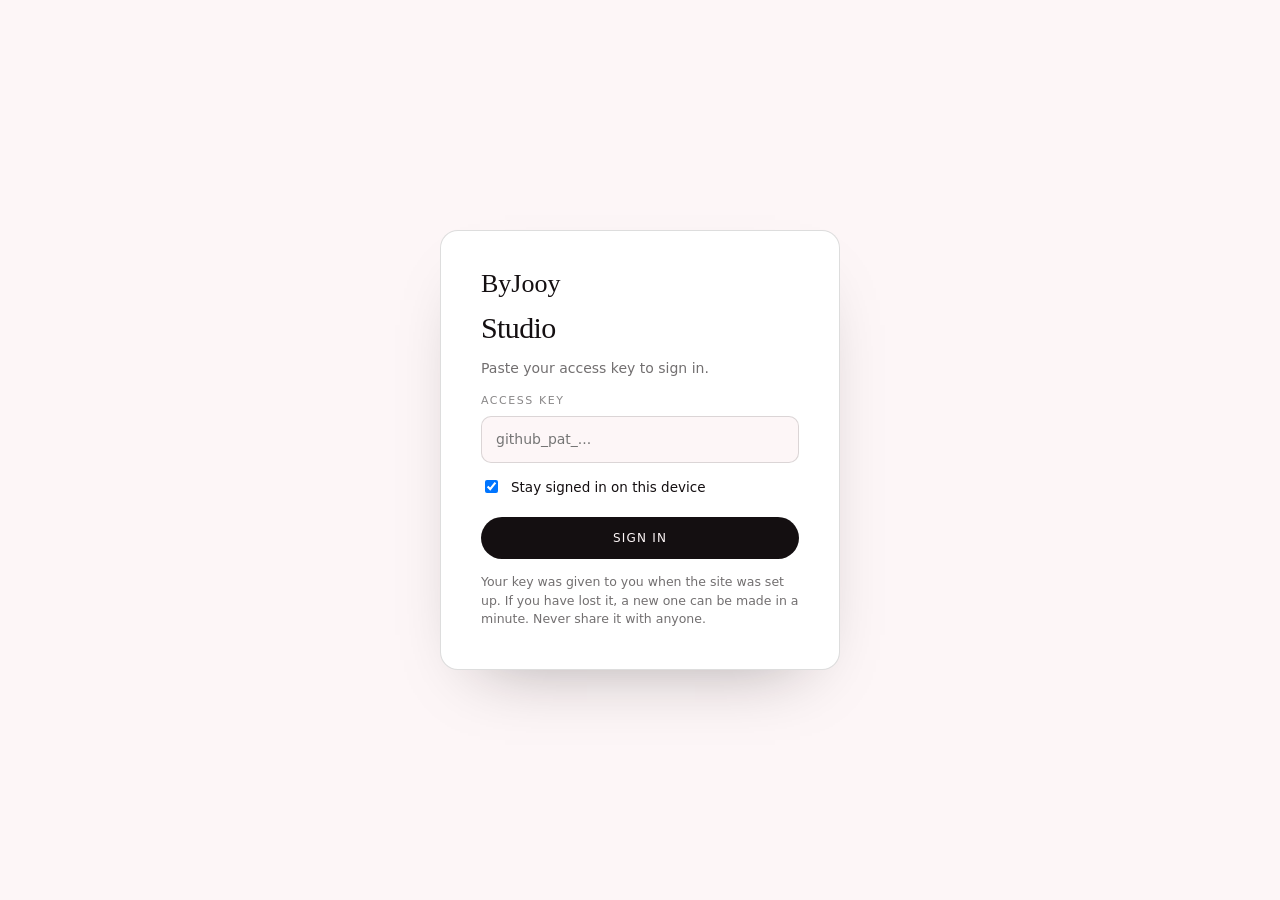
==== admin/index.html @ 592aec78 "perf: serve fonts and libraries from the repo, not other people's CDNs Everything the site needs now" ====
<!doctype html>
<html lang="en">
<head>
<meta charset="utf-8">
<meta name="viewport" content="width=device-width, initial-scale=1, viewport-fit=cover">
<meta name="robots" content="noindex, nofollow">
<title>ByJooy Studio</title>
<link rel="stylesheet" href="../assets/fonts/fonts.css">
<link rel="stylesheet" href="admin.css">
</head>
<body>

<!-- ============ NOT SET UP ============ -->
<div class="gate" id="gateSetup" hidden>
  <div class="gate__card">
    <span class="gate__mark">ByJooy</span>
    <h1>Studio is not set up yet</h1>
    <p>Open <code>SETUP.md</code> in the project and follow the steps, then reload this page.</p>
  </div>
</div>

<!-- ============ SIGN IN ============ -->
<div class="gate" id="gateLogin" hidden>
  <form class="gate__card" id="loginForm">
    <span class="gate__mark">ByJooy</span>
    <h1>Studio</h1>
    <p>Paste your access key to sign in.</p>

    <label>
      <span>Access key</span>
      <input type="password" id="token" autocomplete="current-password"
             placeholder="github_pat_..." required>
    </label>

    <label class="check">
      <input type="checkbox" id="remember" checked>
      <span>Stay signed in on this device</span>
    </label>

    <button class="btn btn--solid" type="submit" id="loginBtn">Sign in</button>
    <p class="gate__err" id="loginErr" hidden></p>
    <p class="gate__hint">
      Your key was given to you when the site was set up. If you have lost it,
      a new one can be made in a minute. Never share it with anyone.
    </p>
  </form>
</div>

<!-- ============ DASHBOARD ============ -->
<div class="app" id="app" hidden>

  <header class="top">
    <div class="top__left">
      <span class="top__mark">ByJooy</span>
      <span class="top__sub">Studio</span>
    </div>
    <div class="top__right">
      <span class="top__who" id="whoami"></span>
      <a class="btn btn--ghost btn--sm" href="../index.html" target="_blank" rel="noopener">View site</a>
      <button class="btn btn--ghost btn--sm" id="signOut" type="button">Sign out</button>
    </div>
  </header>

  <div class="bar">
    <div class="bar__stats">
      <span><strong id="statStyles">0</strong> styles</span>
      <span><strong id="statPhotos">0</strong> photos</span>
      <span><strong id="statHidden">0</strong> hidden</span>
    </div>
    <div class="bar__actions">
      <button class="btn btn--solid btn--sm" id="newBtn" type="button">+ New piece</button>
    </div>
  </div>

  <div class="pub" id="pubBar" hidden>
    <span class="pub__spin"></span>
    <span id="pubTxt">Saving</span>
  </div>

  <main class="list" id="list"></main>

  <p class="empty" id="empty" hidden>
    Nothing here yet. Use <strong>+ New piece</strong> to add your first style.
  </p>
</div>

<!-- ============ EDITOR ============ -->
<div class="sheet" id="sheet" hidden>
  <div class="sheet__scrim" id="sheetScrim"></div>
  <form class="sheet__panel" id="form">
    <div class="sheet__head">
      <h2 id="formTitle">New piece</h2>
      <button class="sheet__x" type="button" id="formClose" aria-label="Close">&times;</button>
    </div>

    <div class="sheet__body">
      <label>
        <span>Name</span>
        <input type="text" id="fName" required placeholder="Adire Two-Piece">
      </label>

      <div class="row">
        <label>
          <span>Price from (&#8358;)</span>
          <input type="number" id="fPriceLow" min="0" step="500" required placeholder="25000">
        </label>
        <label>
          <span>Price to (&#8358;) <i>optional</i></span>
          <input type="number" id="fPriceHigh" min="0" step="500" placeholder="35000">
        </label>
      </div>

      <div class="row">
        <label>
          <span>Sizes</span>
          <input type="text" id="fSizes" required placeholder="6 - 20">
        </label>
        <label>
          <span>Category</span>
          <select id="fTag">
            <option>Core</option>
            <option>Signature</option>
            <option>Occasion</option>
          </select>
        </label>
      </div>

      <label>
        <span>Description</span>
        <textarea id="fNote" rows="3" placeholder="Matching top and trouser in a single dye run."></textarea>
      </label>

      <div class="field">
        <span class="field__label">Photos</span>
        <p class="field__hint">
          One photo per colourway. Drag to reorder, the first one is the cover.
          Big photos are fine, they are shrunk automatically before saving.
        </p>
        <div class="drop" id="drop">
          <input type="file" id="fFiles" accept="image/*" multiple hidden>
          <button type="button" id="pickBtn">Choose photos</button>
          <span>or drop them here</span>
        </div>
        <p class="field__hint" id="prepping" hidden></p>
        <div class="shots" id="shots"></div>
      </div>

      <label class="check">
        <input type="checkbox" id="fHidden">
        <span>Hide this piece from the website</span>
      </label>

      <p class="gate__err" id="formErr" hidden></p>
    </div>

    <div class="sheet__foot">
      <button class="btn btn--danger btn--sm" type="button" id="deleteBtn" hidden>Delete</button>
      <span class="spacer"></span>
      <button class="btn btn--ghost btn--sm" type="button" id="cancelBtn">Cancel</button>
      <button class="btn btn--solid btn--sm" type="submit" id="saveBtn">Save piece</button>
    </div>
  </form>
</div>

<div class="toast" id="toast" hidden></div>

<script src="../assets/js/config.js"></script>
<script src="../assets/js/products.js"></script>
<script src="github.js"></script>
<script src="images.js"></script>
<script src="admin.js"></script>
</body>
</html>
---- assets/fonts/fonts.css ----
/* math */
@font-face {
  font-family: 'Bodoni Moda';
  font-style: italic;
  font-weight: 400 900;
  font-display: swap;
  src: url(bodonimoda-aFTS7PxzY382XsXX63LUYJSPeNbcW2BO.woff2) format('woff2');
  unicode-range: U+0302-0303, U+0305, U+0307-0308, U+0310, U+0312, U+0315, U+031A, U+0326-0327, U+032C, U+032F-0330, U+0332-0333, U+0338, U+033A, U+0346, U+034D, U+0391-03A1, U+03A3-03A9, U+03B1-03C9, U+03D1, U+03D5-03D6, U+03F0-03F1, U+03F4-03F5, U+2016-2017, U+2034-2038, U+203C, U+2040, U+2043, U+2047, U+2050, U+2057, U+205F, U+2070-2071, U+2074-209F, U+20D0-20DC, U+20E1, U+20E5-20EF, U+2100-2112, U+2114-2115, U+2117-2121, U+2123-214F, U+2190, U+2192, U+2194-21AE, U+21B0-21E5, U+21F1-21F2, U+21F4-2211, U+2213-2214, U+2216-22FF, U+2308-230B, U+2310, U+2319, U+231C-2321, U+2336-237A, U+237C, U+2395, U+239B-23B7, U+23D0, U+23DC-23E1, U+2474-2475, U+25AF, U+25B3, U+25B7, U+25BD, U+25C1, U+25CA, U+25CC, U+25FB, U+266D-266F, U+27C0-27FF, U+2900-2AFF, U+2B0E-2B11, U+2B30-2B4C, U+2BFE, U+3030, U+FF5B, U+FF5D, U+1D400-1D7FF, U+1EE00-1EEFF;
}
/* symbols */
@font-face {
  font-family: 'Bodoni Moda';
  font-style: italic;
  font-weight: 400 900;
  font-display: swap;
  src: url(bodonimoda-aFTS7PxzY382XsXX63LUYJSPeMTcW2BO.woff2) format('woff2');
  unicode-range: U+0001-000C, U+000E-001F, U+007F-009F, U+20DD-20E0, U+20E2-20E4, U+2150-218F, U+2190, U+2192, U+2194-2199, U+21AF, U+21E6-21F0, U+21F3, U+2218-2219, U+2299, U+22C4-22C6, U+2300-243F, U+2440-244A, U+2460-24FF, U+25A0-27BF, U+2800-28FF, U+2921-2922, U+2981, U+29BF, U+29EB, U+2B00-2BFF, U+4DC0-4DFF, U+FFF9-FFFB, U+10140-1018E, U+10190-1019C, U+101A0, U+101D0-101FD, U+102E0-102FB, U+10E60-10E7E, U+1D2C0-1D2D3, U+1D2E0-1D37F, U+1F000-1F0FF, U+1F100-1F1AE, U+1F1E6-1F1FF, U+1F30D-1F30F, U+1F315, U+1F31C, U+1F31E, U+1F320-1F32C, U+1F336, U+1F378, U+1F37D, U+1F382, U+1F393-1F39F, U+1F3A7-1F3A8, U+1F3AC-1F3AF, U+1F3C2, U+1F3C4-1F3C6, U+1F3CA-1F3CE, U+1F3D4-1F3E0, U+1F3ED, U+1F3F1-1F3F3, U+1F3F5-1F3F7, U+1F408, U+1F415, U+1F41F, U+1F426, U+1F43F, U+1F441-1F442, U+1F444, U+1F446-1F449, U+1F44C-1F44E, U+1F453, U+1F46A, U+1F47D, U+1F4A3, U+1F4B0, U+1F4B3, U+1F4B9, U+1F4BB, U+1F4BF, U+1F4C8-1F4CB, U+1F4D6, U+1F4DA, U+1F4DF, U+1F4E3-1F4E6, U+1F4EA-1F4ED, U+1F4F7, U+1F4F9-1F4FB, U+1F4FD-1F4FE, U+1F503, U+1F507-1F50B, U+1F50D, U+1F512-1F513, U+1F53E-1F54A, U+1F54F-1F5FA, U+1F610, U+1F650-1F67F, U+1F687, U+1F68D, U+1F691, U+1F694, U+1F698, U+1F6AD, U+1F6B2, U+1F6B9-1F6BA, U+1F6BC, U+1F6C6-1F6CF, U+1F6D3-1F6D7, U+1F6E0-1F6EA, U+1F6F0-1F6F3, U+1F6F7-1F6FC, U+1F700-1F80B, U+1F810-1F847, U+1F850-1F859, U+1F860-1F887, U+1F890-1F8AD, U+1F8B0-1F8BB, U+1F8C0-1F8C1, U+1F8D0-1F8D8, U+1F900-1F90B, U+1F93B, U+1F946, U+1F984, U+1F996, U+1F9E9, U+1FA00-1FA6F, U+1FA70-1FA7C, U+1FA80-1FAC6, U+1FAC8, U+1FACC-1FADD, U+1FADF-1FAEB, U+1FAEF-1FAFA, U+1FB00-1FBFF;
}
/* latin-ext */
@font-face {
  font-family: 'Bodoni Moda';
  font-style: italic;
  font-weight: 400 900;
  font-display: swap;
  src: url(bodonimoda-aFTS7PxzY382XsXX63LUYJSPeKTcW2BO.woff2) format('woff2');
  unicode-range: U+0100-02BA, U+02BD-02C5, U+02C7-02CC, U+02CE-02D7, U+02DD-02FF, U+0304, U+0308, U+0329, U+1D00-1DBF, U+1E00-1E9F, U+1EF2-1EFF, U+2020, U+20A0-20AB, U+20AD-20C4, U+2113, U+2C60-2C7F, U+A720-A7FF;
}
/* latin */
@font-face {
  font-family: 'Bodoni Moda';
  font-style: italic;
  font-weight: 400 900;
  font-display: swap;
  src: url(bodonimoda-aFTS7PxzY382XsXX63LUYJSPeKrcWw.woff2) format('woff2');
  unicode-range: U+0000-00FF, U+0131, U+0152-0153, U+02BB-02BC, U+02C6, U+02DA, U+02DC, U+0304, U+0308, U+0329, U+2000-206F, U+20AC, U+2122, U+2191, U+2193, U+2212, U+2215, U+FEFF, U+FFFD;
}
/* math */
@font-face {
  font-family: 'Bodoni Moda';
  font-style: normal;
  font-weight: 400 900;
  font-display: swap;
  src: url(bodonimoda-aFTQ7PxzY382XsXX63LUYJT2SKjEXw.woff2) format('woff2');
  unicode-range: U+0302-0303, U+0305, U+0307-0308, U+0310, U+0312, U+0315, U+031A, U+0326-0327, U+032C, U+032F-0330, U+0332-0333, U+0338, U+033A, U+0346, U+034D, U+0391-03A1, U+03A3-03A9, U+03B1-03C9, U+03D1, U+03D5-03D6, U+03F0-03F1, U+03F4-03F5, U+2016-2017, U+2034-2038, U+203C, U+2040, U+2043, U+2047, U+2050, U+2057, U+205F, U+2070-2071, U+2074-209F, U+20D0-20DC, U+20E1, U+20E5-20EF, U+2100-2112, U+2114-2115, U+2117-2121, U+2123-214F, U+2190, U+2192, U+2194-21AE, U+21B0-21E5, U+21F1-21F2, U+21F4-2211, U+2213-2214, U+2216-22FF, U+2308-230B, U+2310, U+2319, U+231C-2321, U+2336-237A, U+237C, U+2395, U+239B-23B7, U+23D0, U+23DC-23E1, U+2474-2475, U+25AF, U+25B3, U+25B7, U+25BD, U+25C1, U+25CA, U+25CC, U+25FB, U+266D-266F, U+27C0-27FF, U+2900-2AFF, U+2B0E-2B11, U+2B30-2B4C, U+2BFE, U+3030, U+FF5B, U+FF5D, U+1D400-1D7FF, U+1EE00-1EEFF;
}
/* symbols */
@font-face {
  font-family: 'Bodoni Moda';
  font-style: normal;
  font-weight: 400 900;
  font-display: swap;
  src: url(bodonimoda-aFTQ7PxzY382XsXX63LUYJTkSKjEXw.woff2) format('woff2');
  unicode-range: U+0001-000C, U+000E-001F, U+007F-009F, U+20DD-20E0, U+20E2-20E4, U+2150-218F, U+2190, U+2192, U+2194-2199, U+21AF, U+21E6-21F0, U+21F3, U+2218-2219, U+2299, U+22C4-22C6, U+2300-243F, U+2440-244A, U+2460-24FF, U+25A0-27BF, U+2800-28FF, U+2921-2922, U+2981, U+29BF, U+29EB, U+2B00-2BFF, U+4DC0-4DFF, U+FFF9-FFFB, U+10140-1018E, U+10190-1019C, U+101A0, U+101D0-101FD, U+102E0-102FB, U+10E60-10E7E, U+1D2C0-1D2D3, U+1D2E0-1D37F, U+1F000-1F0FF, U+1F100-1F1AE, U+1F1E6-1F1FF, U+1F30D-1F30F, U+1F315, U+1F31C, U+1F31E, U+1F320-1F32C, U+1F336, U+1F378, U+1F37D, U+1F382, U+1F393-1F39F, U+1F3A7-1F3A8, U+1F3AC-1F3AF, U+1F3C2, U+1F3C4-1F3C6, U+1F3CA-1F3CE, U+1F3D4-1F3E0, U+1F3ED, U+1F3F1-1F3F3, U+1F3F5-1F3F7, U+1F408, U+1F415, U+1F41F, U+1F426, U+1F43F, U+1F441-1F442, U+1F444, U+1F446-1F449, U+1F44C-1F44E, U+1F453, U+1F46A, U+1F47D, U+1F4A3, U+1F4B0, U+1F4B3, U+1F4B9, U+1F4BB, U+1F4BF, U+1F4C8-1F4CB, U+1F4D6, U+1F4DA, U+1F4DF, U+1F4E3-1F4E6, U+1F4EA-1F4ED, U+1F4F7, U+1F4F9-1F4FB, U+1F4FD-1F4FE, U+1F503, U+1F507-1F50B, U+1F50D, U+1F512-1F513, U+1F53E-1F54A, U+1F54F-1F5FA, U+1F610, U+1F650-1F67F, U+1F687, U+1F68D, U+1F691, U+1F694, U+1F698, U+1F6AD, U+1F6B2, U+1F6B9-1F6BA, U+1F6BC, U+1F6C6-1F6CF, U+1F6D3-1F6D7, U+1F6E0-1F6EA, U+1F6F0-1F6F3, U+1F6F7-1F6FC, U+1F700-1F80B, U+1F810-1F847, U+1F850-1F859, U+1F860-1F887, U+1F890-1F8AD, U+1F8B0-1F8BB, U+1F8C0-1F8C1, U+1F8D0-1F8D8, U+1F900-1F90B, U+1F93B, U+1F946, U+1F984, U+1F996, U+1F9E9, U+1FA00-1FA6F, U+1FA70-1FA7C, U+1FA80-1FAC6, U+1FAC8, U+1FACC-1FADD, U+1FADF-1FAEB, U+1FAEF-1FAFA, U+1FB00-1FBFF;
}
/* latin-ext */
@font-face {
  font-family: 'Bodoni Moda';
  font-style: normal;
  font-weight: 400 900;
  font-display: swap;
  src: url(bodonimoda-aFTQ7PxzY382XsXX63LUYJSESKjEXw.woff2) format('woff2');
  unicode-range: U+0100-02BA, U+02BD-02C5, U+02C7-02CC, U+02CE-02D7, U+02DD-02FF, U+0304, U+0308, U+0329, U+1D00-1DBF, U+1E00-1E9F, U+1EF2-1EFF, U+2020, U+20A0-20AB, U+20AD-20C4, U+2113, U+2C60-2C7F, U+A720-A7FF;
}
/* latin */
@font-face {
  font-family: 'Bodoni Moda';
  font-style: normal;
  font-weight: 400 900;
  font-display: swap;
  src: url(bodonimoda-aFTQ7PxzY382XsXX63LUYJSKSKg.woff2) format('woff2');
  unicode-range: U+0000-00FF, U+0131, U+0152-0153, U+02BB-02BC, U+02C6, U+02DA, U+02DC, U+0304, U+0308, U+0329, U+2000-206F, U+20AC, U+2122, U+2191, U+2193, U+2212, U+2215, U+FEFF, U+FFFD;
}
/* cyrillic-ext */
@font-face {
  font-family: 'Inter';
  font-style: normal;
  font-weight: 300 600;
  font-display: swap;
  src: url(inter-UcC73FwrK3iLTeHuS_nVMrMxCp50SjIa2JL7SUc.woff2) format('woff2');
  unicode-range: U+0460-052F, U+1C80-1C8A, U+20B4, U+2DE0-2DFF, U+A640-A69F, U+FE2E-FE2F;
}
/* cyrillic */
@font-face {
  font-family: 'Inter';
  font-style: normal;
  font-weight: 300 600;
  font-display: swap;
  src: url(inter-UcC73FwrK3iLTeHuS_nVMrMxCp50SjIa0ZL7SUc.woff2) format('woff2');
  unicode-range: U+0301, U+0400-045F, U+0490-0491, U+04B0-04B1, U+2116;
}
/* greek-ext */
@font-face {
  font-family: 'Inter';
  font-style: normal;
  font-weight: 300 600;
  font-display: swap;
  src: url(inter-UcC73FwrK3iLTeHuS_nVMrMxCp50SjIa2ZL7SUc.woff2) format('woff2');
  unicode-range: U+1F00-1FFF;
}
/* greek */
@font-face {
  font-family: 'Inter';
  font-style: normal;
  font-weight: 300 600;
  font-display: swap;
  src: url(inter-UcC73FwrK3iLTeHuS_nVMrMxCp50SjIa1pL7SUc.woff2) format('woff2');
  unicode-range: U+0370-0377, U+037A-037F, U+0384-038A, U+038C, U+038E-03A1, U+03A3-03FF;
}
/* vietnamese */
@font-face {
  font-family: 'Inter';
  font-style: normal;
  font-weight: 300 600;
  font-display: swap;
  src: url(inter-UcC73FwrK3iLTeHuS_nVMrMxCp50SjIa2pL7SUc.woff2) format('woff2');
  unicode-range: U+0102-0103, U+0110-0111, U+0128-0129, U+0168-0169, U+01A0-01A1, U+01AF-01B0, U+0300-0301, U+0303-0304, U+0308-0309, U+0323, U+0329, U+1EA0-1EF9, U+20AB;
}
/* latin-ext */
@font-face {
  font-family: 'Inter';
  font-style: normal;
  font-weight: 300 600;
  font-display: swap;
  src: url(inter-UcC73FwrK3iLTeHuS_nVMrMxCp50SjIa25L7SUc.woff2) format('woff2');
  unicode-range: U+0100-02BA, U+02BD-02C5, U+02C7-02CC, U+02CE-02D7, U+02DD-02FF, U+0304, U+0308, U+0329, U+1D00-1DBF, U+1E00-1E9F, U+1EF2-1EFF, U+2020, U+20A0-20AB, U+20AD-20C4, U+2113, U+2C60-2C7F, U+A720-A7FF;
}
/* latin */
@font-face {
  font-family: 'Inter';
  font-style: normal;
  font-weight: 300 600;
  font-display: swap;
  src: url(inter-UcC73FwrK3iLTeHuS_nVMrMxCp50SjIa1ZL7.woff2) format('woff2');
  unicode-range: U+0000-00FF, U+0131, U+0152-0153, U+02BB-02BC, U+02C6, U+02DA, U+02DC, U+0304, U+0308, U+0329, U+2000-206F, U+20AC, U+2122, U+2191, U+2193, U+2212, U+2215, U+FEFF, U+FFFD;
}
---- admin/admin.css ----
:root{
  --ink:#140F11;
  --ink-2:#221A1D;
  --bone:#FDF6F7;
  --bone-2:#F6E7EA;
  --rose:#BC8588;
  --rose-dp:#8F5456;
  --green:#0F6B45;
  --red:#A32B2B;
  --line:rgba(20,15,17,.14);
  --display:"Bodoni Moda",Georgia,serif;
  --ui:"Inter",system-ui,-apple-system,sans-serif;
  --ease:cubic-bezier(.22,1,.36,1);
}
*,*::before,*::after{box-sizing:border-box}
/* the panels below set their own display, which would otherwise beat [hidden] */
[hidden]{display:none!important}
body{
  margin:0;background:var(--bone);color:var(--ink);
  font-family:var(--ui);font-size:14px;line-height:1.5;
  -webkit-font-smoothing:antialiased;
}
h1,h2{margin:0;font-weight:400;letter-spacing:-.02em}
p{margin:0}
img{display:block;max-width:100%}
button{font:inherit;color:inherit;background:none;border:0;cursor:pointer}
input,select,textarea{font:inherit;color:inherit}
code{background:var(--bone-2);padding:2px 6px;border-radius:5px;font-size:.92em}

/* ---------- buttons ---------- */
.btn{
  display:inline-flex;align-items:center;justify-content:center;gap:8px;
  border-radius:100px;padding:12px 22px;
  font-size:12px;letter-spacing:.1em;text-transform:uppercase;font-weight:500;
  transition:background .3s var(--ease),color .3s var(--ease),border-color .3s var(--ease),opacity .2s;
  text-decoration:none;
}
.btn--sm{padding:9px 16px;font-size:11px}
.btn--solid{background:var(--ink);color:var(--bone)}
.btn--solid:hover{background:var(--rose-dp)}
.btn--ghost{border:1px solid var(--line)}
.btn--ghost:hover{background:var(--ink);color:var(--bone);border-color:var(--ink)}
.btn--danger{color:var(--red);border:1px solid rgba(163,43,43,.3)}
.btn--danger:hover{background:var(--red);color:#fff;border-color:var(--red)}
.btn[disabled]{opacity:.45;pointer-events:none}

/* ---------- gates ---------- */
.gate{position:fixed;inset:0;display:grid;place-items:center;padding:24px;background:var(--bone);z-index:50}
.gate__card{
  width:min(400px,100%);background:#fff;border:1px solid var(--line);
  border-radius:18px;padding:clamp(26px,5vw,40px);
  display:flex;flex-direction:column;gap:14px;
  box-shadow:0 30px 70px -40px rgba(20,15,17,.4);
}
.gate__mark{font-family:var(--display);font-size:26px;line-height:1}
.gate__card h1{font-family:var(--display);font-size:30px;line-height:1.1}
.gate__card p{color:rgba(20,15,17,.6);font-weight:300}
.gate__hint{font-size:12.5px}
.gate__card label{display:flex;flex-direction:column;gap:6px}
.gate__card label span{font-size:11px;letter-spacing:.14em;text-transform:uppercase;color:rgba(20,15,17,.5)}
.gate__card input{
  border:1px solid var(--line);border-radius:10px;padding:12px 14px;background:var(--bone);
}
.gate__card input:focus{outline:2px solid var(--rose);outline-offset:1px}
.gate__card .btn{margin-top:6px}
.gate__err{
  color:var(--red);font-size:13px;background:rgba(163,43,43,.08);
  border-radius:9px;padding:10px 12px;
}

/* ---------- chrome ---------- */
.top{
  display:flex;align-items:center;justify-content:space-between;gap:16px;
  padding:16px clamp(16px,4vw,34px);border-bottom:1px solid var(--line);
  position:sticky;top:0;background:var(--bone);z-index:20;
}
.top__left{display:flex;align-items:baseline;gap:10px}
.top__mark{font-family:var(--display);font-size:22px}
.top__sub{font-size:11px;letter-spacing:.2em;text-transform:uppercase;color:var(--rose-dp)}
.top__right{display:flex;gap:8px;align-items:center}
.top__who{font-size:12px;color:rgba(20,15,17,.45);margin-right:4px}

.pub{
  display:flex;align-items:center;gap:10px;
  margin:0 clamp(16px,4vw,34px) 14px;padding:11px 16px;
  background:#fff;border:1px solid var(--line);border-radius:100px;
  font-size:12.5px;color:rgba(20,15,17,.65);
}
.pub__spin{
  width:14px;height:14px;border-radius:50%;flex:0 0 auto;
  border:2px solid var(--bone-2);border-top-color:var(--green);
  animation:spin .7s linear infinite;
}
@keyframes spin{to{transform:rotate(360deg)}}
.loading{padding:30px 0;color:rgba(20,15,17,.45);font-weight:300}

.bar{
  display:flex;flex-wrap:wrap;align-items:center;justify-content:space-between;gap:14px;
  padding:16px clamp(16px,4vw,34px);
}
.bar__stats{display:flex;gap:20px;font-size:12.5px;color:rgba(20,15,17,.55)}
.bar__stats strong{font-weight:600;color:var(--ink)}
.bar__actions{display:flex;flex-wrap:wrap;gap:8px}

/* ---------- list ---------- */
.list{
  display:grid;grid-template-columns:repeat(auto-fill,minmax(240px,1fr));
  gap:16px;padding:0 clamp(16px,4vw,34px) 70px;
}
.item{
  background:#fff;border:1px solid var(--line);border-radius:14px;overflow:hidden;
  display:flex;flex-direction:column;
  transition:box-shadow .3s var(--ease),transform .3s var(--ease);
}
.item:hover{box-shadow:0 20px 44px -28px rgba(20,15,17,.45);transform:translateY(-2px)}
.item__media{position:relative;aspect-ratio:3/4;background:var(--bone-2)}
.item__media img{width:100%;height:100%;object-fit:cover}
.item__count{
  position:absolute;right:8px;bottom:8px;
  background:rgba(20,15,17,.72);color:#fff;border-radius:100px;
  padding:4px 10px;font-size:10px;letter-spacing:.1em;
}
.item__hidden{
  position:absolute;left:8px;top:8px;
  background:var(--red);color:#fff;border-radius:100px;
  padding:4px 10px;font-size:10px;letter-spacing:.12em;text-transform:uppercase;
}
.item__body{padding:12px 13px 14px;display:flex;flex-direction:column;gap:3px;flex:1}
.item__name{font-family:var(--display);font-size:18px;line-height:1.2}
.item__meta{font-size:11.5px;color:rgba(20,15,17,.5)}
.item__price{font-size:12.5px;font-weight:500;margin-top:2px}
.item__row{display:flex;gap:7px;margin-top:11px}
.item__row .btn{flex:1;padding:8px 10px;font-size:10.5px}

.empty{
  padding:50px clamp(16px,4vw,34px);text-align:center;
  color:rgba(20,15,17,.55);font-weight:300;
}

/* ---------- editor sheet ---------- */
.sheet{position:fixed;inset:0;z-index:60;display:flex;justify-content:flex-end}
.sheet__scrim{position:absolute;inset:0;background:rgba(20,15,17,.45);backdrop-filter:blur(3px)}
.sheet__panel{
  position:relative;width:min(560px,100%);background:var(--bone);
  display:flex;flex-direction:column;max-height:100%;
  box-shadow:-30px 0 70px -40px rgba(20,15,17,.6);
}
.sheet__head{
  display:flex;align-items:center;justify-content:space-between;gap:14px;
  padding:18px clamp(16px,3vw,26px);border-bottom:1px solid var(--line);
}
.sheet__head h2{font-family:var(--display);font-size:24px}
.sheet__x{font-size:28px;line-height:1;width:36px;height:36px;border-radius:50%}
.sheet__x:hover{background:var(--bone-2)}
.sheet__body{
  padding:20px clamp(16px,3vw,26px);overflow-y:auto;flex:1;
  display:flex;flex-direction:column;gap:16px;
}
.sheet__foot{
  display:flex;align-items:center;gap:8px;
  padding:14px clamp(16px,3vw,26px);border-top:1px solid var(--line);background:var(--bone);
}
.spacer{flex:1}

.sheet__body label{display:flex;flex-direction:column;gap:6px}
.sheet__body label > span{
  font-size:11px;letter-spacing:.14em;text-transform:uppercase;color:rgba(20,15,17,.5);
}
.sheet__body label > span i{font-style:normal;text-transform:none;letter-spacing:0;opacity:.6}
.sheet__body input[type=text],
.sheet__body input[type=number],
.sheet__body select,
.sheet__body textarea{
  border:1px solid var(--line);border-radius:10px;padding:11px 13px;
  background:#fff;width:100%;resize:vertical;
}
.sheet__body input:focus,.sheet__body select:focus,.sheet__body textarea:focus{
  outline:2px solid var(--rose);outline-offset:1px;
}
.row{display:grid;grid-template-columns:1fr 1fr;gap:12px}
.field{display:flex;flex-direction:column;gap:6px}
.field__label{font-size:11px;letter-spacing:.14em;text-transform:uppercase;color:rgba(20,15,17,.5)}
.field__hint{font-size:12px;color:rgba(20,15,17,.45);font-weight:300}
.check{flex-direction:row!important;align-items:center;gap:10px!important}
.check span{text-transform:none!important;letter-spacing:0!important;font-size:13.5px!important;color:var(--ink)!important}

.drop{
  border:1.5px dashed var(--line);border-radius:12px;padding:18px;
  display:flex;align-items:center;justify-content:center;gap:10px;flex-wrap:wrap;
  background:#fff;transition:border-color .25s,background .25s;
}
.drop--sm{padding:13px}
.drop.is-over{border-color:var(--green);background:rgba(15,107,69,.05)}
.drop button{
  border:1px solid var(--line);border-radius:100px;padding:8px 15px;
  font-size:11.5px;letter-spacing:.08em;text-transform:uppercase;background:var(--bone);
}
.drop button:hover{background:var(--ink);color:var(--bone)}
.drop span{font-size:12.5px;color:rgba(20,15,17,.45)}

.shots{display:grid;grid-template-columns:repeat(auto-fill,minmax(84px,1fr));gap:8px}
.shot{
  position:relative;aspect-ratio:3/4;border-radius:9px;overflow:hidden;
  background:var(--bone-2);cursor:grab;border:1px solid var(--line);
}
.shot img{width:100%;height:100%;object-fit:cover}
.shot.is-drag{opacity:.4}
.shot__x{
  position:absolute;top:4px;right:4px;width:22px;height:22px;border-radius:50%;
  background:rgba(20,15,17,.78);color:#fff;font-size:15px;line-height:1;
  display:grid;place-items:center;
}
.shot__x:hover{background:var(--red)}
.shot__n{
  position:absolute;left:4px;bottom:4px;
  background:rgba(20,15,17,.72);color:#fff;border-radius:100px;
  padding:2px 7px;font-size:9.5px;
}
.shot__cover{
  position:absolute;left:4px;top:4px;
  background:var(--green);color:#fff;border-radius:100px;
  padding:2px 7px;font-size:9px;letter-spacing:.1em;text-transform:uppercase;
}

.prog{display:flex;flex-direction:column;gap:6px}
.prog__bar{height:4px;background:var(--bone-2);border-radius:100px;overflow:hidden}
.prog__bar i{display:block;height:100%;width:0;background:var(--green);transition:width .3s}
.prog span{font-size:12px;color:rgba(20,15,17,.55)}

.toast{
  position:fixed;left:50%;bottom:24px;transform:translateX(-50%);z-index:80;
  background:var(--ink);color:var(--bone);border-radius:100px;
  padding:12px 22px;font-size:13px;
  box-shadow:0 18px 40px -18px rgba(20,15,17,.6);
}
.toast.is-bad{background:var(--red)}

@media (max-width:560px){
  .row{grid-template-columns:1fr}
  .bar{flex-direction:column;align-items:stretch}
  .bar__actions .btn{flex:1}
}
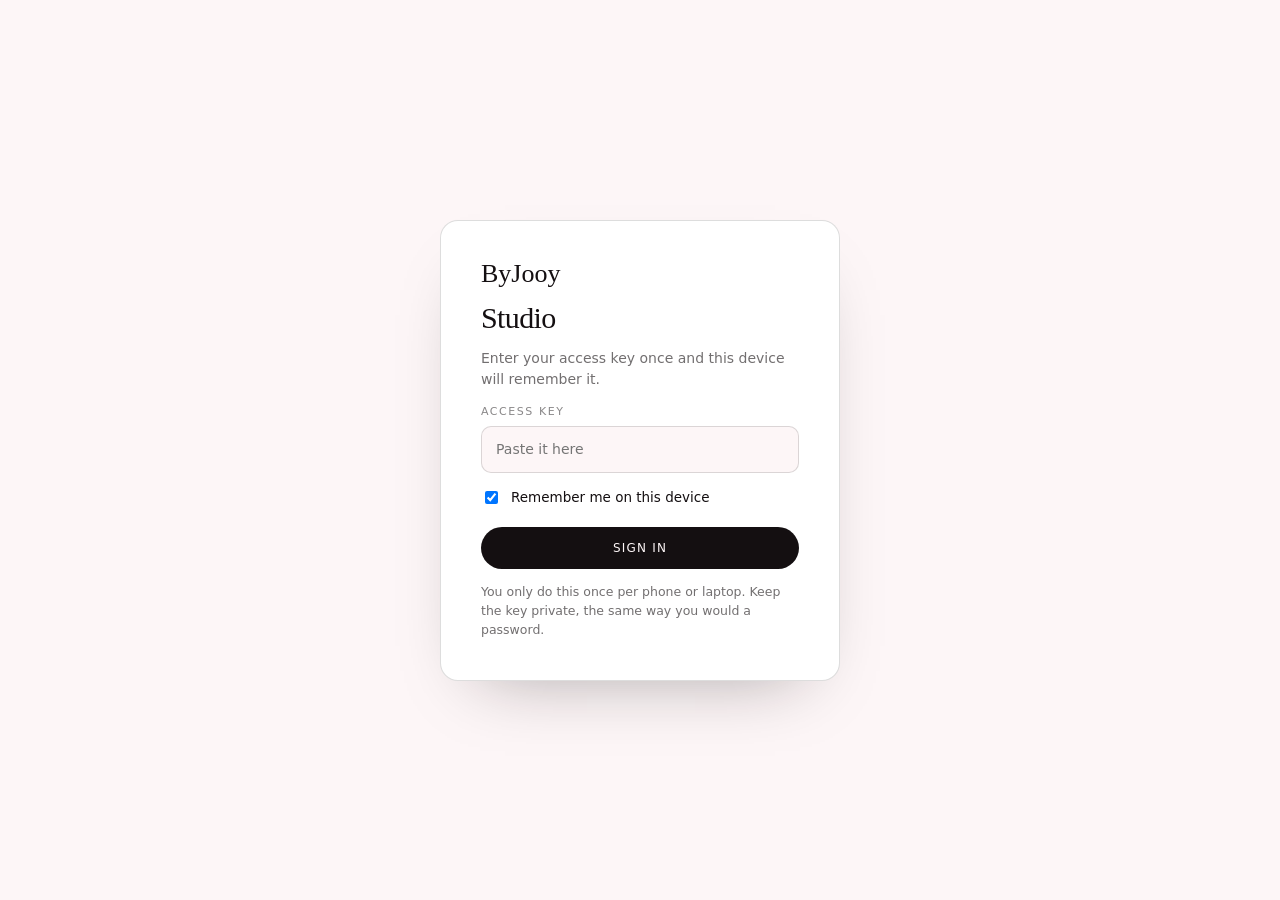
==== commit 6bb859c4: "fix: prove write access at sign in, not at her first save repo.permissions reports the account's rig" ====
--- a/admin/index.html
+++ b/admin/index.html
@@ -5,6 +5,8 @@
 <meta name="viewport" content="width=device-width, initial-scale=1, viewport-fit=cover">
 <meta name="robots" content="noindex, nofollow">
 <title>ByJooy Studio</title>
+<link rel="icon" href="../favicon.svg" type="image/svg+xml">
+<link rel="icon" href="../favicon-32.png" sizes="32x32">
 <link rel="stylesheet" href="../assets/fonts/fonts.css">
 <link rel="stylesheet" href="admin.css">
 </head>
@@ -24,24 +26,24 @@
   <form class="gate__card" id="loginForm">
     <span class="gate__mark">ByJooy</span>
     <h1>Studio</h1>
-    <p>Paste your access key to sign in.</p>
+    <p>Enter your access key once and this device will remember it.</p>
 
     <label>
       <span>Access key</span>
       <input type="password" id="token" autocomplete="current-password"
-             placeholder="github_pat_..." required>
+             placeholder="Paste it here" required>
     </label>
 
     <label class="check">
       <input type="checkbox" id="remember" checked>
-      <span>Stay signed in on this device</span>
+      <span>Remember me on this device</span>
     </label>
 
     <button class="btn btn--solid" type="submit" id="loginBtn">Sign in</button>
     <p class="gate__err" id="loginErr" hidden></p>
     <p class="gate__hint">
-      Your key was given to you when the site was set up. If you have lost it,
-      a new one can be made in a minute. Never share it with anyone.
+      You only do this once per phone or laptop. Keep the key private, the
+      same way you would a password.
     </p>
   </form>
 </div>
@@ -119,7 +121,7 @@
           <span>Category</span>
           <select id="fTag">
             <option>Core</option>
-            <option>Signature</option>
+            <option>Bestseller</option>
             <option>Occasion</option>
           </select>
         </label>
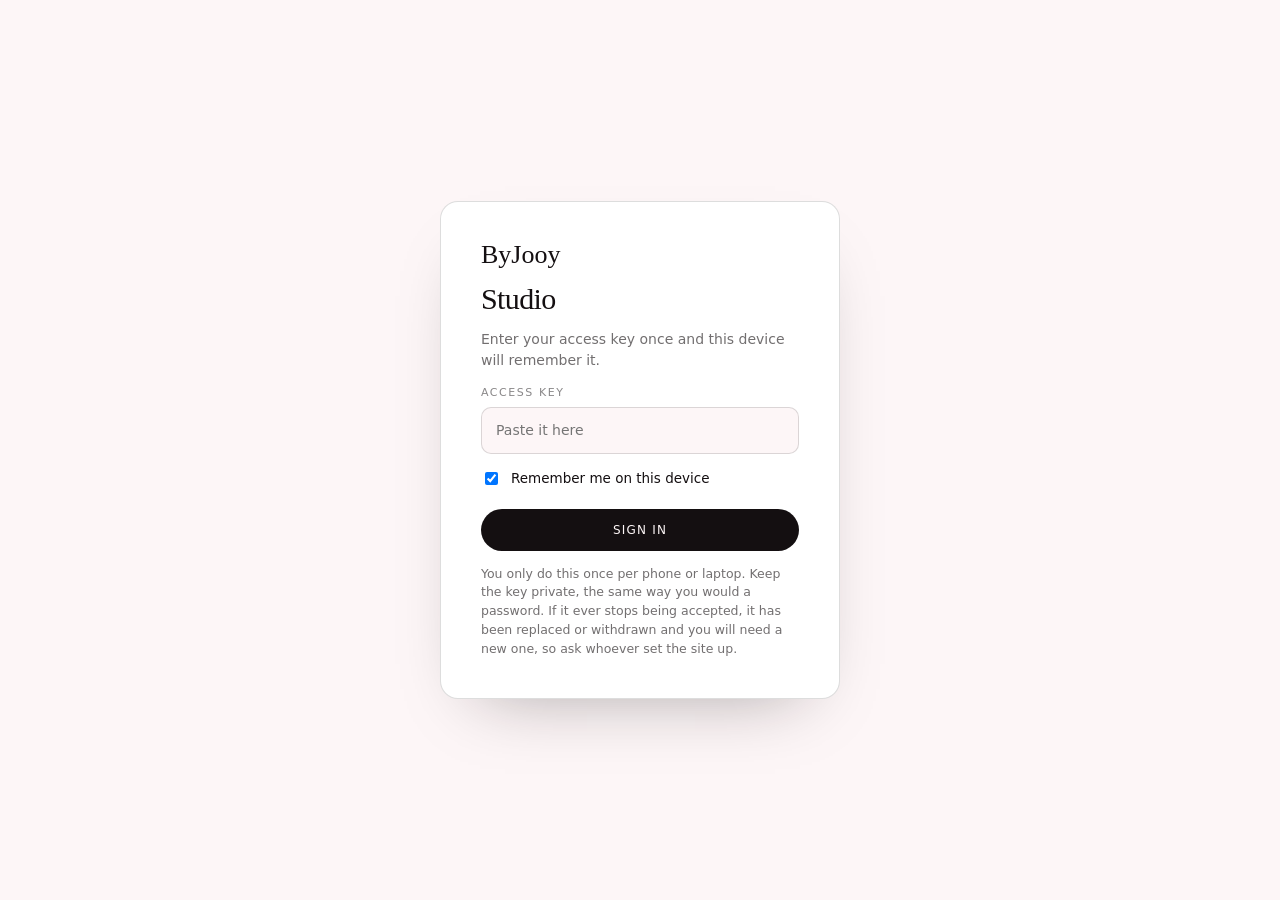
==== commit d6a4aa78: "docs: make the access key setup harder to get wrong Expiration is now stated as No expiration rather" ====
--- a/admin/index.html
+++ b/admin/index.html
@@ -43,7 +43,9 @@
     <p class="gate__err" id="loginErr" hidden></p>
     <p class="gate__hint">
       You only do this once per phone or laptop. Keep the key private, the
-      same way you would a password.
+      same way you would a password. If it ever stops being accepted, it has
+      been replaced or withdrawn and you will need a new one, so ask whoever
+      set the site up.
     </p>
   </form>
 </div>
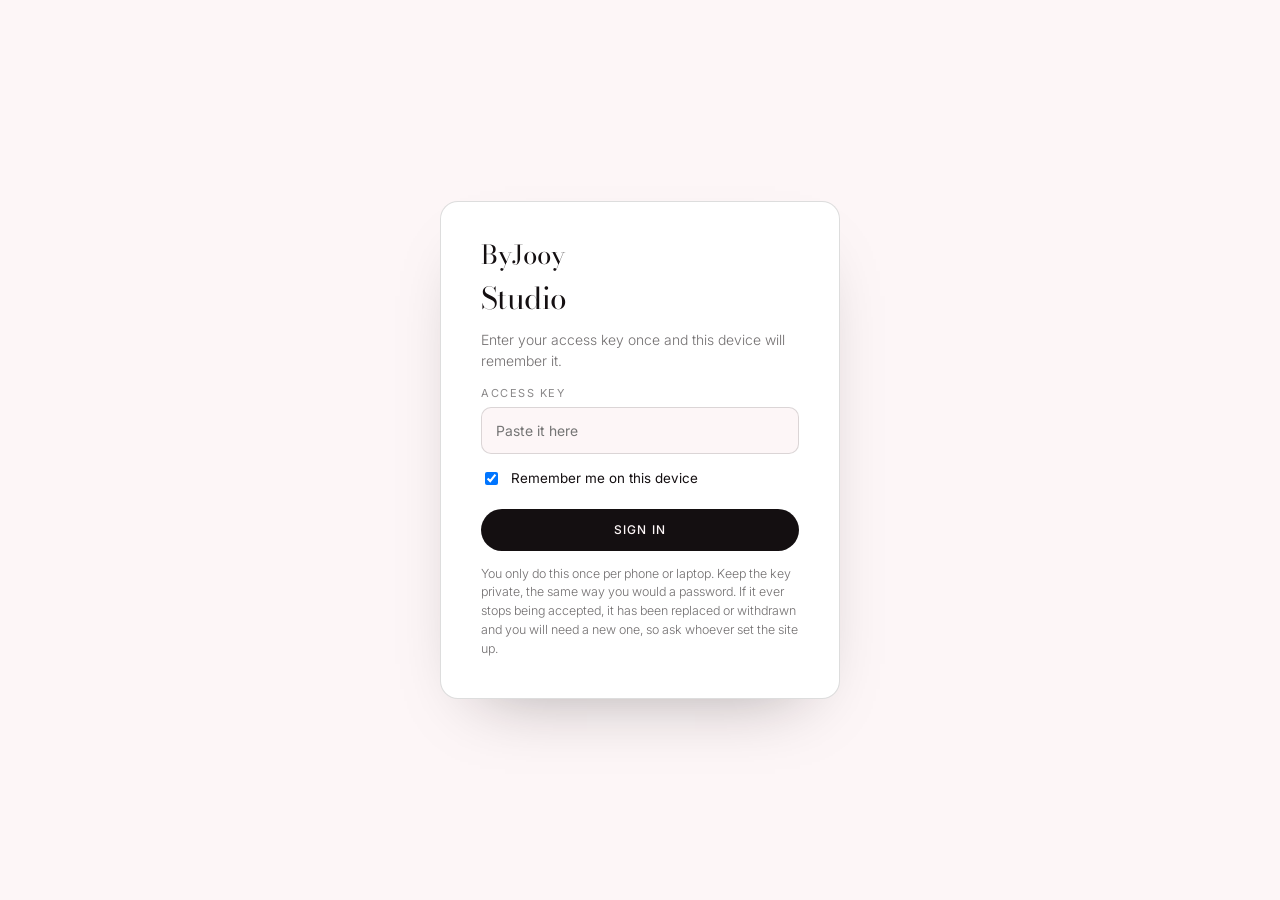
==== commit dea4b06a: "fix: version the font stylesheet link Pages caches CSS for ten minutes, so after the subsetting chan" ====
--- a/admin/index.html
+++ b/admin/index.html
@@ -7,7 +7,7 @@
 <title>ByJooy Studio</title>
 <link rel="icon" href="../favicon.svg" type="image/svg+xml">
 <link rel="icon" href="../favicon-32.png" sizes="32x32">
-<link rel="stylesheet" href="../assets/fonts/fonts.css">
+<link rel="stylesheet" href="../assets/fonts/fonts.css?v=2">
 <link rel="stylesheet" href="admin.css">
 </head>
 <body>
--- a/assets/fonts/fonts.css
+++ b/assets/fonts/fonts.css
@@ -1,135 +1,39 @@
-/* math */
+/* ============================================================
+   ByJooy - typefaces
+
+   Subset from the upstream Google Fonts originals to the characters
+   this site actually renders: basic latin, the latin-1 block for the
+   middot, times and copyright signs, general punctuation, and the
+   naira sign. Replaces the 15 files Google serves, of which 4 came
+   down on every phone, with 3.
+
+   Bodoni keeps its optical size axis because it runs from 11px labels
+   to 100px headlines and the hairlines need to adapt. Inter is pinned
+   at 16, which is where it is always used here.
+
+   Rebuild with the commands in README.
+   ============================================================ */
+
+@font-face {
+  font-family: 'Bodoni Moda';
+  font-style: normal;
+  font-weight: 400 900;
+  font-display: swap;
+  src: url('bodoni.woff2') format('woff2');
+}
+
 @font-face {
   font-family: 'Bodoni Moda';
   font-style: italic;
   font-weight: 400 900;
   font-display: swap;
-  src: url(bodonimoda-aFTS7PxzY382XsXX63LUYJSPeNbcW2BO.woff2) format('woff2');
-  unicode-range: U+0302-0303, U+0305, U+0307-0308, U+0310, U+0312, U+0315, U+031A, U+0326-0327, U+032C, U+032F-0330, U+0332-0333, U+0338, U+033A, U+0346, U+034D, U+0391-03A1, U+03A3-03A9, U+03B1-03C9, U+03D1, U+03D5-03D6, U+03F0-03F1, U+03F4-03F5, U+2016-2017, U+2034-2038, U+203C, U+2040, U+2043, U+2047, U+2050, U+2057, U+205F, U+2070-2071, U+2074-209F, U+20D0-20DC, U+20E1, U+20E5-20EF, U+2100-2112, U+2114-2115, U+2117-2121, U+2123-214F, U+2190, U+2192, U+2194-21AE, U+21B0-21E5, U+21F1-21F2, U+21F4-2211, U+2213-2214, U+2216-22FF, U+2308-230B, U+2310, U+2319, U+231C-2321, U+2336-237A, U+237C, U+2395, U+239B-23B7, U+23D0, U+23DC-23E1, U+2474-2475, U+25AF, U+25B3, U+25B7, U+25BD, U+25C1, U+25CA, U+25CC, U+25FB, U+266D-266F, U+27C0-27FF, U+2900-2AFF, U+2B0E-2B11, U+2B30-2B4C, U+2BFE, U+3030, U+FF5B, U+FF5D, U+1D400-1D7FF, U+1EE00-1EEFF;
+  src: url('bodoni-italic.woff2') format('woff2');
 }
-/* symbols */
-@font-face {
-  font-family: 'Bodoni Moda';
-  font-style: italic;
-  font-weight: 400 900;
-  font-display: swap;
-  src: url(bodonimoda-aFTS7PxzY382XsXX63LUYJSPeMTcW2BO.woff2) format('woff2');
-  unicode-range: U+0001-000C, U+000E-001F, U+007F-009F, U+20DD-20E0, U+20E2-20E4, U+2150-218F, U+2190, U+2192, U+2194-2199, U+21AF, U+21E6-21F0, U+21F3, U+2218-2219, U+2299, U+22C4-22C6, U+2300-243F, U+2440-244A, U+2460-24FF, U+25A0-27BF, U+2800-28FF, U+2921-2922, U+2981, U+29BF, U+29EB, U+2B00-2BFF, U+4DC0-4DFF, U+FFF9-FFFB, U+10140-1018E, U+10190-1019C, U+101A0, U+101D0-101FD, U+102E0-102FB, U+10E60-10E7E, U+1D2C0-1D2D3, U+1D2E0-1D37F, U+1F000-1F0FF, U+1F100-1F1AE, U+1F1E6-1F1FF, U+1F30D-1F30F, U+1F315, U+1F31C, U+1F31E, U+1F320-1F32C, U+1F336, U+1F378, U+1F37D, U+1F382, U+1F393-1F39F, U+1F3A7-1F3A8, U+1F3AC-1F3AF, U+1F3C2, U+1F3C4-1F3C6, U+1F3CA-1F3CE, U+1F3D4-1F3E0, U+1F3ED, U+1F3F1-1F3F3, U+1F3F5-1F3F7, U+1F408, U+1F415, U+1F41F, U+1F426, U+1F43F, U+1F441-1F442, U+1F444, U+1F446-1F449, U+1F44C-1F44E, U+1F453, U+1F46A, U+1F47D, U+1F4A3, U+1F4B0, U+1F4B3, U+1F4B9, U+1F4BB, U+1F4BF, U+1F4C8-1F4CB, U+1F4D6, U+1F4DA, U+1F4DF, U+1F4E3-1F4E6, U+1F4EA-1F4ED, U+1F4F7, U+1F4F9-1F4FB, U+1F4FD-1F4FE, U+1F503, U+1F507-1F50B, U+1F50D, U+1F512-1F513, U+1F53E-1F54A, U+1F54F-1F5FA, U+1F610, U+1F650-1F67F, U+1F687, U+1F68D, U+1F691, U+1F694, U+1F698, U+1F6AD, U+1F6B2, U+1F6B9-1F6BA, U+1F6BC, U+1F6C6-1F6CF, U+1F6D3-1F6D7, U+1F6E0-1F6EA, U+1F6F0-1F6F3, U+1F6F7-1F6FC, U+1F700-1F80B, U+1F810-1F847, U+1F850-1F859, U+1F860-1F887, U+1F890-1F8AD, U+1F8B0-1F8BB, U+1F8C0-1F8C1, U+1F8D0-1F8D8, U+1F900-1F90B, U+1F93B, U+1F946, U+1F984, U+1F996, U+1F9E9, U+1FA00-1FA6F, U+1FA70-1FA7C, U+1FA80-1FAC6, U+1FAC8, U+1FACC-1FADD, U+1FADF-1FAEB, U+1FAEF-1FAFA, U+1FB00-1FBFF;
-}
-/* latin-ext */
-@font-face {
-  font-family: 'Bodoni Moda';
-  font-style: italic;
-  font-weight: 400 900;
-  font-display: swap;
-  src: url(bodonimoda-aFTS7PxzY382XsXX63LUYJSPeKTcW2BO.woff2) format('woff2');
-  unicode-range: U+0100-02BA, U+02BD-02C5, U+02C7-02CC, U+02CE-02D7, U+02DD-02FF, U+0304, U+0308, U+0329, U+1D00-1DBF, U+1E00-1E9F, U+1EF2-1EFF, U+2020, U+20A0-20AB, U+20AD-20C4, U+2113, U+2C60-2C7F, U+A720-A7FF;
-}
-/* latin */
-@font-face {
-  font-family: 'Bodoni Moda';
-  font-style: italic;
-  font-weight: 400 900;
-  font-display: swap;
-  src: url(bodonimoda-aFTS7PxzY382XsXX63LUYJSPeKrcWw.woff2) format('woff2');
-  unicode-range: U+0000-00FF, U+0131, U+0152-0153, U+02BB-02BC, U+02C6, U+02DA, U+02DC, U+0304, U+0308, U+0329, U+2000-206F, U+20AC, U+2122, U+2191, U+2193, U+2212, U+2215, U+FEFF, U+FFFD;
-}
-/* math */
-@font-face {
-  font-family: 'Bodoni Moda';
-  font-style: normal;
-  font-weight: 400 900;
-  font-display: swap;
-  src: url(bodonimoda-aFTQ7PxzY382XsXX63LUYJT2SKjEXw.woff2) format('woff2');
-  unicode-range: U+0302-0303, U+0305, U+0307-0308, U+0310, U+0312, U+0315, U+031A, U+0326-0327, U+032C, U+032F-0330, U+0332-0333, U+0338, U+033A, U+0346, U+034D, U+0391-03A1, U+03A3-03A9, U+03B1-03C9, U+03D1, U+03D5-03D6, U+03F0-03F1, U+03F4-03F5, U+2016-2017, U+2034-2038, U+203C, U+2040, U+2043, U+2047, U+2050, U+2057, U+205F, U+2070-2071, U+2074-209F, U+20D0-20DC, U+20E1, U+20E5-20EF, U+2100-2112, U+2114-2115, U+2117-2121, U+2123-214F, U+2190, U+2192, U+2194-21AE, U+21B0-21E5, U+21F1-21F2, U+21F4-2211, U+2213-2214, U+2216-22FF, U+2308-230B, U+2310, U+2319, U+231C-2321, U+2336-237A, U+237C, U+2395, U+239B-23B7, U+23D0, U+23DC-23E1, U+2474-2475, U+25AF, U+25B3, U+25B7, U+25BD, U+25C1, U+25CA, U+25CC, U+25FB, U+266D-266F, U+27C0-27FF, U+2900-2AFF, U+2B0E-2B11, U+2B30-2B4C, U+2BFE, U+3030, U+FF5B, U+FF5D, U+1D400-1D7FF, U+1EE00-1EEFF;
-}
-/* symbols */
-@font-face {
-  font-family: 'Bodoni Moda';
-  font-style: normal;
-  font-weight: 400 900;
-  font-display: swap;
-  src: url(bodonimoda-aFTQ7PxzY382XsXX63LUYJTkSKjEXw.woff2) format('woff2');
-  unicode-range: U+0001-000C, U+000E-001F, U+007F-009F, U+20DD-20E0, U+20E2-20E4, U+2150-218F, U+2190, U+2192, U+2194-2199, U+21AF, U+21E6-21F0, U+21F3, U+2218-2219, U+2299, U+22C4-22C6, U+2300-243F, U+2440-244A, U+2460-24FF, U+25A0-27BF, U+2800-28FF, U+2921-2922, U+2981, U+29BF, U+29EB, U+2B00-2BFF, U+4DC0-4DFF, U+FFF9-FFFB, U+10140-1018E, U+10190-1019C, U+101A0, U+101D0-101FD, U+102E0-102FB, U+10E60-10E7E, U+1D2C0-1D2D3, U+1D2E0-1D37F, U+1F000-1F0FF, U+1F100-1F1AE, U+1F1E6-1F1FF, U+1F30D-1F30F, U+1F315, U+1F31C, U+1F31E, U+1F320-1F32C, U+1F336, U+1F378, U+1F37D, U+1F382, U+1F393-1F39F, U+1F3A7-1F3A8, U+1F3AC-1F3AF, U+1F3C2, U+1F3C4-1F3C6, U+1F3CA-1F3CE, U+1F3D4-1F3E0, U+1F3ED, U+1F3F1-1F3F3, U+1F3F5-1F3F7, U+1F408, U+1F415, U+1F41F, U+1F426, U+1F43F, U+1F441-1F442, U+1F444, U+1F446-1F449, U+1F44C-1F44E, U+1F453, U+1F46A, U+1F47D, U+1F4A3, U+1F4B0, U+1F4B3, U+1F4B9, U+1F4BB, U+1F4BF, U+1F4C8-1F4CB, U+1F4D6, U+1F4DA, U+1F4DF, U+1F4E3-1F4E6, U+1F4EA-1F4ED, U+1F4F7, U+1F4F9-1F4FB, U+1F4FD-1F4FE, U+1F503, U+1F507-1F50B, U+1F50D, U+1F512-1F513, U+1F53E-1F54A, U+1F54F-1F5FA, U+1F610, U+1F650-1F67F, U+1F687, U+1F68D, U+1F691, U+1F694, U+1F698, U+1F6AD, U+1F6B2, U+1F6B9-1F6BA, U+1F6BC, U+1F6C6-1F6CF, U+1F6D3-1F6D7, U+1F6E0-1F6EA, U+1F6F0-1F6F3, U+1F6F7-1F6FC, U+1F700-1F80B, U+1F810-1F847, U+1F850-1F859, U+1F860-1F887, U+1F890-1F8AD, U+1F8B0-1F8BB, U+1F8C0-1F8C1, U+1F8D0-1F8D8, U+1F900-1F90B, U+1F93B, U+1F946, U+1F984, U+1F996, U+1F9E9, U+1FA00-1FA6F, U+1FA70-1FA7C, U+1FA80-1FAC6, U+1FAC8, U+1FACC-1FADD, U+1FADF-1FAEB, U+1FAEF-1FAFA, U+1FB00-1FBFF;
-}
-/* latin-ext */
-@font-face {
-  font-family: 'Bodoni Moda';
-  font-style: normal;
-  font-weight: 400 900;
-  font-display: swap;
-  src: url(bodonimoda-aFTQ7PxzY382XsXX63LUYJSESKjEXw.woff2) format('woff2');
-  unicode-range: U+0100-02BA, U+02BD-02C5, U+02C7-02CC, U+02CE-02D7, U+02DD-02FF, U+0304, U+0308, U+0329, U+1D00-1DBF, U+1E00-1E9F, U+1EF2-1EFF, U+2020, U+20A0-20AB, U+20AD-20C4, U+2113, U+2C60-2C7F, U+A720-A7FF;
-}
-/* latin */
-@font-face {
-  font-family: 'Bodoni Moda';
-  font-style: normal;
-  font-weight: 400 900;
-  font-display: swap;
-  src: url(bodonimoda-aFTQ7PxzY382XsXX63LUYJSKSKg.woff2) format('woff2');
-  unicode-range: U+0000-00FF, U+0131, U+0152-0153, U+02BB-02BC, U+02C6, U+02DA, U+02DC, U+0304, U+0308, U+0329, U+2000-206F, U+20AC, U+2122, U+2191, U+2193, U+2212, U+2215, U+FEFF, U+FFFD;
-}
-/* cyrillic-ext */
+
 @font-face {
   font-family: 'Inter';
   font-style: normal;
   font-weight: 300 600;
   font-display: swap;
-  src: url(inter-UcC73FwrK3iLTeHuS_nVMrMxCp50SjIa2JL7SUc.woff2) format('woff2');
-  unicode-range: U+0460-052F, U+1C80-1C8A, U+20B4, U+2DE0-2DFF, U+A640-A69F, U+FE2E-FE2F;
+  src: url('inter.woff2') format('woff2');
 }
-/* cyrillic */
-@font-face {
-  font-family: 'Inter';
-  font-style: normal;
-  font-weight: 300 600;
-  font-display: swap;
-  src: url(inter-UcC73FwrK3iLTeHuS_nVMrMxCp50SjIa0ZL7SUc.woff2) format('woff2');
-  unicode-range: U+0301, U+0400-045F, U+0490-0491, U+04B0-04B1, U+2116;
-}
-/* greek-ext */
-@font-face {
-  font-family: 'Inter';
-  font-style: normal;
-  font-weight: 300 600;
-  font-display: swap;
-  src: url(inter-UcC73FwrK3iLTeHuS_nVMrMxCp50SjIa2ZL7SUc.woff2) format('woff2');
-  unicode-range: U+1F00-1FFF;
-}
-/* greek */
-@font-face {
-  font-family: 'Inter';
-  font-style: normal;
-  font-weight: 300 600;
-  font-display: swap;
-  src: url(inter-UcC73FwrK3iLTeHuS_nVMrMxCp50SjIa1pL7SUc.woff2) format('woff2');
-  unicode-range: U+0370-0377, U+037A-037F, U+0384-038A, U+038C, U+038E-03A1, U+03A3-03FF;
-}
-/* vietnamese */
-@font-face {
-  font-family: 'Inter';
-  font-style: normal;
-  font-weight: 300 600;
-  font-display: swap;
-  src: url(inter-UcC73FwrK3iLTeHuS_nVMrMxCp50SjIa2pL7SUc.woff2) format('woff2');
-  unicode-range: U+0102-0103, U+0110-0111, U+0128-0129, U+0168-0169, U+01A0-01A1, U+01AF-01B0, U+0300-0301, U+0303-0304, U+0308-0309, U+0323, U+0329, U+1EA0-1EF9, U+20AB;
-}
-/* latin-ext */
-@font-face {
-  font-family: 'Inter';
-  font-style: normal;
-  font-weight: 300 600;
-  font-display: swap;
-  src: url(inter-UcC73FwrK3iLTeHuS_nVMrMxCp50SjIa25L7SUc.woff2) format('woff2');
-  unicode-range: U+0100-02BA, U+02BD-02C5, U+02C7-02CC, U+02CE-02D7, U+02DD-02FF, U+0304, U+0308, U+0329, U+1D00-1DBF, U+1E00-1E9F, U+1EF2-1EFF, U+2020, U+20A0-20AB, U+20AD-20C4, U+2113, U+2C60-2C7F, U+A720-A7FF;
-}
-/* latin */
-@font-face {
-  font-family: 'Inter';
-  font-style: normal;
-  font-weight: 300 600;
-  font-display: swap;
-  src: url(inter-UcC73FwrK3iLTeHuS_nVMrMxCp50SjIa1ZL7.woff2) format('woff2');
-  unicode-range: U+0000-00FF, U+0131, U+0152-0153, U+02BB-02BC, U+02C6, U+02DA, U+02DC, U+0304, U+0308, U+0329, U+2000-206F, U+20AC, U+2122, U+2191, U+2193, U+2212, U+2215, U+FEFF, U+FFFD;
-}
